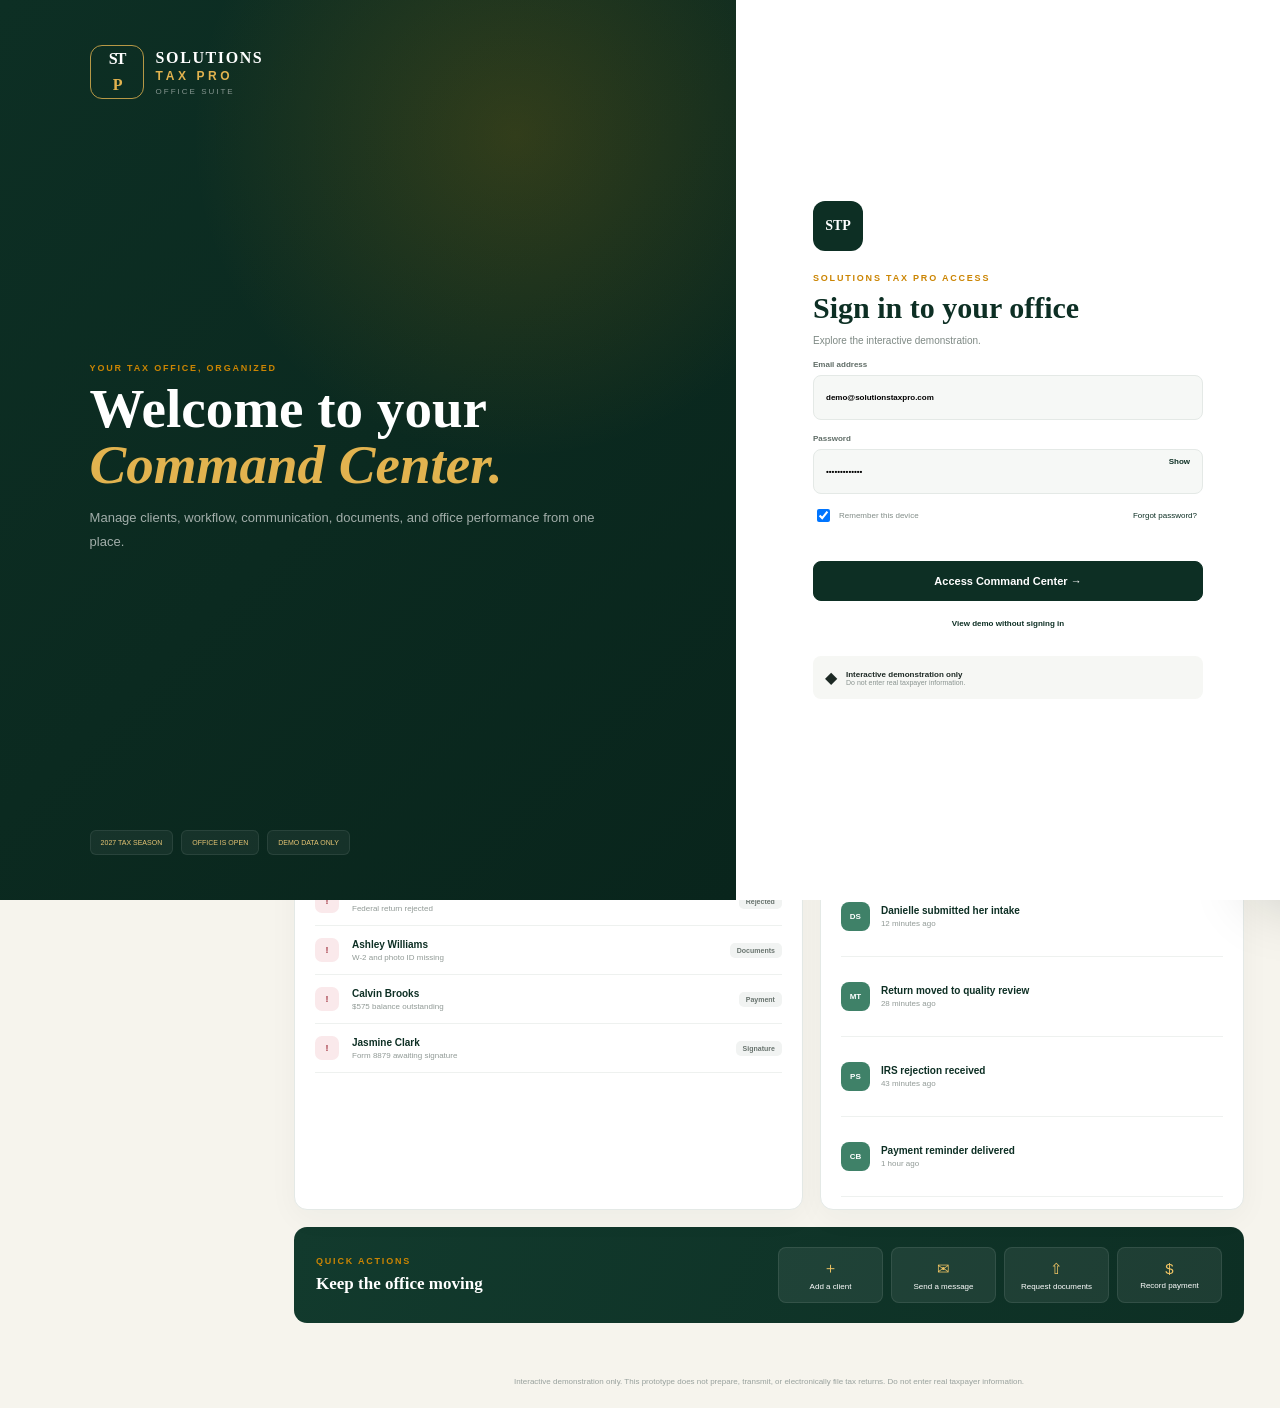
==== solutions-tax-pro-standalone.html @ f1fe6ed1 "Add files via upload" ====
<!DOCTYPE html>
<html lang="en">
<head>
  <meta charset="UTF-8">
  <meta name="viewport" content="width=device-width, initial-scale=1.0">
  <meta name="description" content="Solutions Tax Pro interactive command center demo">
  <title>Solutions Tax Pro | Command Center</title>
  <style>
:root{--forest:#0d2f24;--forest2:#174a38;--green:#1f6b52;--gold:#cb8503;--gold2:#e2b34f;--cream:#f6f4ed;--ink:#1d2924;--muted:#77817d;--line:#e4e9e6;--white:#fff;--shadow:0 15px 45px rgba(25,49,40,.07)}
*{box-sizing:border-box}html{background:var(--cream)}body{margin:0;color:var(--ink);background:var(--cream);font-family:"DM Sans",sans-serif}button,input,select,textarea{font:inherit}button{cursor:pointer}.hidden{display:none!important}.app-frame{min-height:100vh}.eyebrow{margin:0 0 8px;color:var(--gold);font-size:9px;font-weight:700;letter-spacing:1.8px}.button{min-height:40px;padding:0 16px;border-radius:8px;font-size:11px;font-weight:700;transition:.2s}.button:hover{transform:translateY(-1px);box-shadow:0 8px 20px rgba(13,47,36,.12)}.button.primary{color:#fff;background:var(--forest);border:1px solid var(--forest)}.button.secondary{color:var(--forest);background:#fff;border:1px solid var(--line)}.wide{width:100%;margin-top:18px}
.sidebar{position:fixed;inset:0 auto 0 0;z-index:30;width:258px;display:flex;flex-direction:column;padding:26px 18px 18px;color:#fff;background:linear-gradient(180deg,#0d2f24,#09271e);overflow-y:auto;transition:.25s}.brand-lockup{display:flex;align-items:center;gap:12px;padding:0 8px 26px}.brand-mark{width:46px;height:46px;display:grid;place-items:center;border:1px solid rgba(226,179,79,.8);border-radius:12px;font:700 16px "Playfair Display";letter-spacing:-2px}.brand-mark span{color:var(--gold2)}.brand-lockup>div:last-child{display:flex;flex-direction:column;line-height:1}.brand-lockup strong{font:700 16px "Playfair Display";letter-spacing:1.6px}.brand-lockup b{margin-top:3px;color:var(--gold2);font-size:12px;letter-spacing:3.6px}.brand-lockup small{margin-top:6px;color:rgba(255,255,255,.5);font-size:8px;letter-spacing:2px}.demo-pill{display:flex;align-items:center;gap:7px;margin:0 8px 22px;padding:8px 10px;color:#e7c678;background:rgba(203,133,3,.1);border:1px solid rgba(226,179,79,.18);border-radius:7px;font-size:9px;font-weight:700;letter-spacing:1.5px}.demo-pill span{width:6px;height:6px;border-radius:50%;background:var(--gold2)}.side-nav{display:flex;flex-direction:column;gap:4px}.side-nav button{width:100%;min-height:44px;display:grid;grid-template-columns:25px 1fr auto;align-items:center;gap:9px;padding:0 12px;color:rgba(255,255,255,.64);background:transparent;border:0;border-radius:9px;text-align:left;font-size:13px}.side-nav button:hover{color:#fff;background:rgba(255,255,255,.06)}.side-nav button.active{color:#fff;background:linear-gradient(90deg,rgba(203,133,3,.23),rgba(203,133,3,.08));box-shadow:inset 3px 0 var(--gold2)}.side-nav .nav-icon{color:var(--gold2);font-size:16px;text-align:center}.side-nav b{min-width:22px;padding:3px 6px;color:#f5d787;background:rgba(203,133,3,.18);border-radius:10px;font-size:9px;text-align:center}.season-card{margin:auto 6px 16px;padding:16px;background:rgba(255,255,255,.05);border:1px solid rgba(255,255,255,.08);border-radius:12px;display:flex;flex-direction:column}.season-card span{color:var(--gold2);font-size:8px;font-weight:700;letter-spacing:1.6px}.season-card strong{margin-top:8px;font:600 15px "Playfair Display"}.season-card small{margin-top:4px;color:rgba(255,255,255,.48);font-size:10px}.season-line{height:3px;margin-top:13px;background:rgba(255,255,255,.08);border-radius:3px}.season-line i{display:block;width:68%;height:100%;background:var(--gold2)}.sidebar-user{display:grid;grid-template-columns:34px 1fr 22px;align-items:center;gap:9px;padding:14px 6px 0;border-top:1px solid rgba(255,255,255,.08)}.sidebar-user strong,.sidebar-user small{display:block}.sidebar-user strong{font-size:10px}.sidebar-user small{margin-top:2px;color:rgba(255,255,255,.45);font-size:9px}.sidebar-user button{color:#ffffff70;background:transparent;border:0}.avatar{width:34px;height:34px;display:grid;place-items:center;color:#fff;background:var(--forest2);border-radius:9px;font-size:10px;font-weight:700}.avatar.gold{color:var(--forest);background:linear-gradient(135deg,var(--gold2),var(--gold))}
.main-shell{min-height:100vh;margin-left:258px}.topbar{height:72px;position:sticky;top:0;z-index:20;display:flex;align-items:center;gap:20px;padding:0 34px;background:#fffffff2;border-bottom:1px solid var(--line);backdrop-filter:blur(14px)}.menu-button{display:none;color:var(--forest);background:transparent;border:0;font-size:22px}.global-search{width:min(470px,45vw);display:flex;align-items:center;gap:10px;padding:0 12px;color:#86918c;background:#f5f7f5;border:1px solid #e8ece9;border-radius:9px}.global-search input{flex:1;height:39px;min-width:0;color:var(--ink);background:transparent;border:0;outline:0;font-size:12px}.global-search kbd{padding:3px 6px;color:#95a09b;background:#fff;border:1px solid #dfe5e1;border-radius:5px;font-size:9px}.top-actions{display:flex;align-items:center;gap:8px;margin-left:auto}.icon-button{width:34px;height:34px;color:#607069;background:#fff;border:1px solid var(--line);border-radius:9px;position:relative}.notification i{width:6px;height:6px;position:absolute;right:7px;top:7px;background:#d45151;border:2px solid #fff;border-radius:50%}.top-profile{display:flex;align-items:center;gap:10px;padding-left:10px;border-left:1px solid var(--line)}.top-profile strong,.top-profile small{display:block}.top-profile strong{font-size:11px}.top-profile small{color:var(--muted);font-size:9px}.sidebar-scrim{display:none}
.page{max-width:1480px;margin:auto;padding:36px 36px 54px}.page-heading,.module-heading{display:flex;align-items:flex-end;justify-content:space-between;gap:24px;margin-bottom:25px}.page-heading h1,.module-heading h1{margin:0;color:var(--forest);font:700 clamp(30px,3vw,42px)/1.1 "Playfair Display"}.page-heading h1 em{color:var(--gold)}.page-heading>div>p:last-child,.module-heading>div>p:last-child{margin:8px 0 0;color:var(--muted);font-size:12px}.heading-actions{display:flex;gap:9px}.attention-banner{min-height:68px;display:grid;grid-template-columns:36px 1fr auto;align-items:center;gap:12px;padding:12px 18px;margin-bottom:17px;color:#fff;background:linear-gradient(100deg,#173f32,#0d2f24);border-radius:12px}.attention-icon{width:34px;height:34px;display:grid;place-items:center;color:#ffe0a2;background:#cb85032e;border:1px solid #e2b34f42;border-radius:9px;font-weight:700}.attention-banner strong{font-size:12px}.attention-banner p{margin:3px 0 0;color:#ffffff99;font-size:10px}.attention-banner button{color:#f1cb73;background:transparent;border:0;font-size:10px;font-weight:700}.metric-grid,.module-metrics{display:grid;grid-template-columns:repeat(4,1fr);gap:14px;margin-bottom:17px}.metric-card,.module-metrics article{padding:18px;background:#fff;border:1px solid var(--line);border-radius:12px;box-shadow:0 8px 30px rgba(25,49,40,.04)}.metric-card{min-height:126px;display:flex;align-items:flex-end;justify-content:space-between;position:relative;overflow:hidden}.metric-card:before{content:"";position:absolute;inset:0 auto 0 0;width:3px;background:var(--green)}.metric-card.gold:before{background:var(--gold)}.metric-card.rose:before{background:#c75c64}.metric-card span,.metric-card strong,.metric-card small,.module-metrics span,.module-metrics strong,.module-metrics small{display:block}.metric-card span,.module-metrics span{color:#6f7b76;font-size:8px;font-weight:700;letter-spacing:.8px}.metric-card strong,.module-metrics strong{margin:9px 0 5px;color:var(--forest);font:700 27px "Playfair Display"}.metric-card small,.module-metrics small{color:#88928e;font-size:8px}.mini-trend{height:42px;display:flex;align-items:end;gap:3px}.mini-trend i{width:3px;background:var(--green);border-radius:3px}.mini-trend i:nth-child(1){height:12px}.mini-trend i:nth-child(2){height:18px}.mini-trend i:nth-child(3){height:15px}.mini-trend i:nth-child(4){height:29px}.mini-trend i:nth-child(5){height:35px}
.dashboard-grid{display:grid;gap:17px;margin-bottom:17px}.dashboard-grid.top{grid-template-columns:1.55fr 1fr}.dashboard-grid.bottom{grid-template-columns:1.2fr 1fr}.panel{background:#fff;border:1px solid var(--line);border-radius:13px;box-shadow:0 8px 30px rgba(25,49,40,.04);overflow:hidden}.panel-header{display:flex;align-items:center;justify-content:space-between;padding:18px 20px 14px;border-bottom:1px solid #edf0ee}.panel-header h2{margin:0;color:var(--forest);font:700 18px "Playfair Display"}.panel-header button{color:var(--forest);background:transparent;border:0;font-size:9px;font-weight:700}.revenue-summary{display:flex;justify-content:space-between;padding:18px 20px 0}.revenue-summary span,.revenue-summary strong,.revenue-summary small{display:block}.revenue-summary span{color:var(--muted);font-size:9px}.revenue-summary strong{margin:4px 0;color:var(--forest);font:700 26px "Playfair Display"}.revenue-summary small{color:#87918d;font-size:8px}.bar-chart{height:190px;display:flex;align-items:flex-end;gap:8px;margin:0 20px;padding:18px 0 22px;border-bottom:1px solid var(--line);background:repeating-linear-gradient(to bottom,transparent 0,transparent 31px,#f0f2f0 32px)}.bar-group{height:100%;flex:1;display:flex;align-items:flex-end;justify-content:center;gap:2px;position:relative}.bar-group i,.bar-group b{width:30%;max-width:10px;background:#dfe5e2;border-radius:3px 3px 0 0}.bar-group b{background:linear-gradient(#e2b34f,#cb8503)}.bar-group span{position:absolute;bottom:-16px;color:#8f9995;font-size:6px}.donut-row{display:grid;grid-template-columns:150px 1fr;align-items:center;gap:14px;padding:24px}.donut{width:130px;height:130px;display:grid;place-items:center;background:conic-gradient(var(--gold) 0 25%,var(--green) 25% 48%,#7b64a8 48% 70%,#d05d5d 70% 78%,#d9dedb 78%);border-radius:50%;position:relative}.donut:before{content:"";width:88px;height:88px;position:absolute;background:#fff;border-radius:50%}.donut div{z-index:1;text-align:center}.donut strong,.donut span{display:block}.donut strong{color:var(--forest);font:700 23px "Playfair Display"}.donut span{color:#8a948f;font-size:7px}.status-list{display:flex;flex-direction:column;gap:9px}.status-list div{display:flex;justify-content:space-between;color:#6f7975;font-size:8px}.status-list span{display:flex;align-items:center;gap:7px}.status-list i{width:7px;height:7px;border-radius:2px}.priority-list,.activity-list{padding:5px 20px 12px}.priority-list button{width:100%;display:grid;grid-template-columns:27px 1fr auto;align-items:center;gap:10px;padding:12px 0;background:transparent;border:0;border-bottom:1px solid #eef1ef;text-align:left}.priority-list .dot{width:24px;height:24px;display:grid;place-items:center;color:#a53c48;background:#fae9eb;border-radius:7px;font-size:9px;font-weight:700}.priority-list strong,.priority-list small,.activity-list strong,.activity-list small{display:block}.priority-list strong,.activity-list strong{color:var(--forest);font-size:10px}.priority-list small,.activity-list small{margin-top:3px;color:#919a96;font-size:8px}.priority-list b{padding:4px 7px;color:#68736e;background:#f1f3f2;border-radius:5px;font-size:7px}.activity-list>div{display:grid;grid-template-columns:30px 1fr 8px;align-items:center;gap:10px;padding:12px 0;border-bottom:1px solid #eef1ef}.activity-avatar{width:29px;height:29px;display:grid;place-items:center;color:#fff;background:#3f8168;border-radius:8px;font-size:8px;font-weight:700}.quick-actions{display:flex;align-items:center;justify-content:space-between;gap:20px;padding:20px 22px;color:#fff;background:linear-gradient(110deg,#123a2d,#0d2f24);border-radius:13px}.quick-actions h2{margin:0;font:600 17px "Playfair Display"}.quick-actions>div:last-child{display:flex;gap:8px}.quick-actions button{min-width:105px;padding:11px;color:#fff;background:#ffffff12;border:1px solid #ffffff17;border-radius:8px;font-size:8px}.quick-actions button span{display:block;margin-bottom:4px;color:#f0c464;font-size:15px}
.workflow-toolbar{display:flex;align-items:center;gap:12px;padding:10px 12px;margin-bottom:14px;background:#fff;border:1px solid var(--line);border-radius:11px}.view-switch{display:flex;padding:3px;background:#eff2f0;border-radius:7px}.view-switch button{padding:7px 12px;color:#71807a;background:transparent;border:0;border-radius:5px;font-size:9px}.view-switch button.active{color:#fff;background:var(--forest)}.module-search{display:flex;align-items:center;gap:7px;min-width:190px;padding:0 10px;color:#87918d;background:#f5f7f5;border:1px solid #e7ebe8;border-radius:8px}.module-search input{width:100%;height:34px;background:transparent;border:0;outline:0;font-size:9px}.workflow-stats{display:flex;gap:15px;margin-left:auto;color:#7e8984;font-size:8px}.workflow-stats b{color:var(--forest)}.kanban-board{display:flex;gap:12px;padding-bottom:15px;overflow-x:auto}.kanban-column{min-width:244px;min-height:490px;padding:10px;background:#eef1ef;border:1px solid #e0e5e2;border-radius:11px}.kanban-column>header{display:grid;grid-template-columns:8px 1fr auto;align-items:center;gap:8px;padding:7px 4px 12px}.kanban-column>header i{width:7px;height:7px;background:var(--stage);border-radius:50%}.kanban-column>header strong{color:#46534d;font-size:9px;text-transform:uppercase}.kanban-column>header b{min-width:21px;padding:3px 6px;color:#6f7a75;background:#fff;border-radius:9px;text-align:center;font-size:8px}.kanban-stack{display:flex;flex-direction:column;gap:8px}.kanban-card{width:100%;padding:13px;background:#fff;border:1px solid #e4e8e5;border-radius:9px;box-shadow:0 6px 18px rgba(30,53,44,.04);text-align:left}.kanban-card:hover{transform:translateY(-2px)}.kanban-card>div{display:flex;justify-content:space-between}.kanban-card strong{color:var(--forest);font-size:10px}.kanban-card small{display:block;margin-top:4px;color:#929c97;font-size:8px}.kanban-card em{display:inline-block;margin:10px 0;padding:4px 6px;color:#746b56;background:#f7f1e4;border-radius:4px;font-size:7px;font-style:normal}.kanban-card footer{display:flex;justify-content:space-between;padding-top:9px;border-top:1px solid #edf0ee;color:#7f8a85;font-size:7px}.table-panel{background:#fff;border:1px solid var(--line);border-radius:12px;overflow:hidden}.table-toolbar{display:flex;justify-content:space-between;gap:15px;padding:13px 15px;border-bottom:1px solid var(--line)}.filter-chips{display:flex;gap:6px}.filter-chips button{padding:7px 10px;color:#718079;background:#f4f6f4;border:0;border-radius:7px;font-size:8px}.filter-chips button.active{color:var(--forest);background:#f8f2e3}.table-scroll{overflow-x:auto}.data-table{width:100%;border-collapse:collapse;text-align:left}.data-table th{padding:12px 14px;color:#89938f;background:#f7f8f7;border-bottom:1px solid var(--line);font-size:7px;letter-spacing:.8px;white-space:nowrap}.data-table td{padding:13px 14px;color:#5f6d67;border-bottom:1px solid #edf0ee;font-size:9px;white-space:nowrap}.data-table tbody tr:hover{background:#fbfcfb}.client-cell{display:flex;align-items:center;gap:9px}.client-cell>span{width:28px;height:28px;display:grid;place-items:center;color:#fff;background:var(--green);border-radius:7px;font-size:8px}.client-cell strong,.client-cell small{display:block}.client-cell strong{color:var(--forest)}.client-cell small{margin-top:2px;color:#9aa39f;font-size:7px}.status-chip{display:inline-block;padding:5px 7px;color:#33745d;background:#e9f3ee;border-radius:5px;font-size:7px}.status-chip.warn{color:#9b5c28;background:#f8eddf}
.card-grid,.report-grid{display:grid;grid-template-columns:repeat(3,1fr);gap:14px}.feature-card,.report-card,.team-card{padding:18px;background:#fff;border:1px solid var(--line);border-radius:12px;box-shadow:0 8px 26px rgba(25,49,40,.04)}.feature-card .number,.report-icon{width:34px;height:34px;display:grid;place-items:center;color:var(--gold);background:#fbf4e5;border-radius:8px;font:700 13px "Playfair Display"}.feature-card h2,.team-card h2{margin:16px 0 6px;color:var(--forest);font:700 17px "Playfair Display"}.feature-card p,.team-card p{color:#86908b;font-size:9px;line-height:1.6}.feature-card .facts{display:flex;justify-content:space-between;margin:16px 0;padding:12px 0;border-block:1px solid #edf0ee;color:#909995;font-size:7px}.feature-card .facts b{display:block;color:var(--forest);font-size:13px}.feature-card footer{display:flex;justify-content:space-between}.feature-card button,.report-card button{color:var(--forest);background:transparent;border:0;font-size:8px;font-weight:700}.report-card span,.report-card strong,.report-card small{display:block}.report-card span{margin-top:14px;color:#7d8983;font-size:8px;font-weight:700}.report-card strong{margin:7px 0;color:var(--forest);font:700 24px "Playfair Display"}.report-card small{color:#96a09b;font-size:8px}.report-spark{height:45px;display:flex;align-items:end;gap:4px;margin:16px 0}.report-spark i{flex:1;background:linear-gradient(#e2b34f,#cb8503);border-radius:3px 3px 0 0}.team-grid{display:grid;grid-template-columns:repeat(4,1fr);gap:14px}.team-avatar{width:42px;height:42px;display:grid;place-items:center;color:#fff;background:var(--green);border-radius:11px;font-weight:700}.team-card .facts{display:grid;grid-template-columns:1fr 1fr;margin:14px 0;padding:12px 0;border-block:1px solid var(--line);color:#929c97;font-size:7px}.team-card .facts strong{display:block;color:var(--forest);font-size:14px}.progress{height:5px;background:#edf0ee;border-radius:4px}.progress i{display:block;height:100%;background:var(--gold);border-radius:4px}
.portal-frame{display:grid;grid-template-columns:180px 1fr;min-height:560px;background:#fff;border:1px solid var(--line);border-radius:15px;overflow:hidden}.portal-frame>aside{display:flex;flex-direction:column;padding:24px 16px;color:#fff;background:var(--forest)}.portal-frame>aside strong{margin-bottom:25px;font:700 15px "Playfair Display"}.portal-frame>aside button{padding:11px;color:#ffffff9e;background:transparent;border:0;border-radius:7px;text-align:left;font-size:9px}.portal-frame>aside button.active{color:#fff;background:#ffffff14}.portal-frame>main{padding:32px}.portal-frame h2{margin:0;color:var(--forest);font:700 27px "Playfair Display"}.portal-status{margin:24px 0;padding:20px;background:#f6f7f4;border:1px solid var(--line);border-radius:11px}.portal-status strong{float:right;color:#9b6826;font-size:10px}.status-track{display:grid;grid-template-columns:repeat(5,1fr);gap:5px;margin-top:18px}.status-track i{height:5px;background:#dce2de;border-radius:3px}.status-track i.done{background:var(--gold)}.portal-grid{display:grid;grid-template-columns:1fr 1fr;gap:12px}.portal-grid article{padding:16px;border:1px solid var(--line);border-radius:10px}.portal-grid h3{margin:0;color:var(--forest);font-size:11px}.portal-grid p{color:#919b96;font-size:8px}.portal-grid button{color:var(--forest);background:transparent;border:0;font-size:8px;font-weight:700}.inbox{height:600px;display:grid;grid-template-columns:290px 1fr;background:#fff;border:1px solid var(--line);border-radius:13px;overflow:hidden}.thread-list{border-right:1px solid var(--line);overflow:auto}.thread-list>button{width:100%;display:grid;grid-template-columns:30px 1fr auto;gap:9px;padding:13px 14px;background:transparent;border:0;border-top:1px solid var(--line);text-align:left}.thread-list>button.active{background:#f7f3e8;box-shadow:inset 3px 0 var(--gold)}.thread-list>button>span{width:29px;height:29px;display:grid;place-items:center;color:#fff;background:var(--green);border-radius:8px;font-size:8px}.thread-list strong,.thread-list small{display:block}.thread-list strong{color:var(--forest);font-size:9px}.thread-list small{margin-top:3px;color:#929c97;font-size:7px}.conversation-pane{display:flex;flex-direction:column}.conversation-pane>header{padding:15px 18px;border-bottom:1px solid var(--line)}.messages{flex:1;padding:22px;background:#f9faf9}.message{max-width:70%;padding:11px 13px;background:#fff;border:1px solid var(--line);border-radius:10px;font-size:9px;line-height:1.5}.message.sent{margin-left:auto;color:#fff;background:var(--forest)}.composer{padding:13px;border-top:1px solid var(--line)}.composer textarea{width:100%;min-height:70px;padding:10px;border:1px solid var(--line);border-radius:8px;resize:none}.composer div{display:flex;justify-content:flex-end;margin-top:8px}
.settings-layout{display:grid;grid-template-columns:200px 1fr;min-height:520px;background:#fff;border:1px solid var(--line);border-radius:13px;overflow:hidden}.settings-layout>aside{display:flex;flex-direction:column;padding:14px;background:#f5f7f5}.settings-layout>aside button{padding:11px;color:#6c7872;background:transparent;border:0;border-radius:7px;text-align:left;font-size:9px}.settings-layout>aside button.active{color:#fff;background:var(--forest)}.settings-layout>main{padding:28px}.settings-layout h2{margin:0;color:var(--forest);font:700 24px "Playfair Display"}.integration-grid{display:grid;grid-template-columns:1fr 1fr;gap:10px;margin-top:22px}.integration-grid article{display:grid;grid-template-columns:36px 1fr auto;align-items:center;gap:10px;padding:13px;border:1px solid var(--line);border-radius:9px}.integration-grid article>span{width:34px;height:34px;display:grid;place-items:center;color:#fff;background:var(--forest);border-radius:8px;font-size:9px}.integration-grid strong,.integration-grid small{display:block}.integration-grid strong{font-size:9px}.integration-grid small{color:#929c97;font-size:7px}.integration-grid button{padding:6px 8px;border:1px solid var(--line);border-radius:6px;font-size:7px}.app-footer{padding:0 30px 22px;color:#98a19d;font-size:8px;text-align:center}
.overlay{display:none;position:fixed;inset:0;z-index:45;background:#0419126e}.overlay.open{display:block}.client-drawer{position:fixed;inset:0 0 0 auto;z-index:50;width:min(490px,100%);display:flex;flex-direction:column;background:#fff;box-shadow:-25px 0 60px #04191233;transform:translateX(100%);transition:.25s}.client-drawer.open{transform:none}.drawer-head{display:grid;grid-template-columns:48px 1fr 28px;gap:12px;padding:22px;border-bottom:1px solid var(--line)}.drawer-head h2{margin:0;color:var(--forest);font:700 21px "Playfair Display"}.drawer-head button{border:0;background:transparent;font-size:20px}.drawer-body{padding:22px}.detail-grid{display:grid;grid-template-columns:1fr 1fr;gap:10px}.detail-grid span{padding:11px;color:#8b9590;background:#f7f8f7;border-radius:8px;font-size:7px}.detail-grid strong{display:block;margin-top:4px;color:var(--forest);font-size:9px}.timeline{margin-top:24px}.timeline div{padding:10px 0;border-bottom:1px solid var(--line)}.timeline strong,.timeline small{display:block}.timeline strong{font-size:9px}.timeline small{margin-top:3px;color:#919b96;font-size:7px}.drawer-actions{display:flex;gap:8px;margin-top:auto;padding:16px 22px;border-top:1px solid var(--line)}.drawer-actions button{flex:1}.modal-overlay{display:none;position:fixed;inset:0;z-index:70;place-items:center;padding:20px;background:#04191294}.modal-overlay.open{display:grid}.modal{width:min(560px,100%);max-height:90vh;padding:25px;background:#fff;border-radius:14px;overflow:auto;position:relative}.modal-close{position:absolute;right:18px;top:15px;background:transparent;border:0;font-size:21px}.modal h2{margin:0;color:var(--forest);font:700 25px "Playfair Display"}.modal>p:not(.eyebrow){color:#87918c;font-size:9px}.modal label{display:block;margin-top:13px;color:#64716b;font-size:8px;font-weight:700}.modal input,.modal select{width:100%;height:40px;margin-top:6px;padding:0 10px;background:#f7f8f7;border:1px solid var(--line);border-radius:7px}.form-row{display:grid;grid-template-columns:1fr 1fr;gap:10px}.toast{position:fixed;right:25px;bottom:25px;z-index:90;display:flex;align-items:center;gap:10px;padding:13px 17px;color:#fff;background:var(--forest);border-radius:10px;box-shadow:0 16px 45px #0d2f2440;opacity:0;transform:translateY(10px);pointer-events:none;transition:.2s;font-size:10px}.toast.show{opacity:1;transform:none}.toast span{width:20px;height:20px;display:grid;place-items:center;color:var(--forest);background:var(--gold2);border-radius:50%}
.login-screen{position:fixed;inset:0;z-index:100;display:grid;grid-template-columns:1.15fr .85fr;background:#fff;transition:.35s}.login-screen.dismissed{opacity:0;visibility:hidden}.login-brand-panel{display:flex;flex-direction:column;justify-content:space-between;padding:45px 7vw;color:#fff;background:radial-gradient(circle at 70% 15%,#cb850333,transparent 35%),linear-gradient(135deg,#0d2f24,#09251c)}.brand-lockup.large{padding:0}.brand-lockup.large .brand-mark{width:54px;height:54px}.login-statement h1{margin:0;font:700 clamp(38px,4.3vw,66px)/1.02 "Playfair Display"}.login-statement h1 em{color:var(--gold2)}.login-statement>p:last-child{max-width:530px;color:#ffffff9e;font-size:13px;line-height:1.8}.login-proof{display:flex;gap:8px}.login-proof span{padding:8px 10px;color:#e6c574;background:#ffffff0d;border:1px solid #ffffff14;border-radius:6px;font-size:7px}.login-form-panel{display:grid;place-items:center;padding:35px}.login-form-panel form{width:min(390px,100%)}.login-lock{width:50px;height:50px;display:grid;place-items:center;margin-bottom:22px;color:#fff;background:var(--forest);border-radius:12px;font:700 14px "Playfair Display"}.login-form-panel h2{margin:0;color:var(--forest);font:700 30px "Playfair Display"}.login-form-panel form>p:not(.eyebrow){color:#7e8984;font-size:10px}.login-form-panel label{display:block;margin-top:14px;color:#5e6b65;font-size:8px;font-weight:700}.login-form-panel input[type=email],.login-form-panel input[type=password],.login-form-panel input[type=text]{width:100%;height:45px;margin-top:6px;padding:0 12px;background:#f6f8f6;border:1px solid var(--line);border-radius:8px}.password-wrap{position:relative}.password-wrap button{position:absolute;right:7px;top:13px;color:var(--forest);background:transparent;border:0;font-size:8px}.login-options{display:flex;justify-content:space-between;align-items:center;margin:12px 0 18px}.login-options label{display:flex;align-items:center;gap:6px;margin:0;color:#818c87;font-weight:400}.login-options button,.view-demo{color:var(--forest);background:transparent;border:0;font-size:8px}.view-demo{width:100%;margin-top:10px;padding:8px;font-weight:700}.login-note{display:flex;align-items:center;gap:9px;margin-top:20px;padding:12px;background:#f6f7f4;border-radius:8px}.login-note p{margin:0}.login-note strong,.login-note small{display:block}.login-note strong{font-size:8px}.login-note small{color:#8a9490;font-size:7px}
@media(max-width:1120px){.metric-grid,.module-metrics{grid-template-columns:repeat(2,1fr)}.dashboard-grid.top,.dashboard-grid.bottom{grid-template-columns:1fr}.card-grid,.report-grid,.team-grid{grid-template-columns:repeat(2,1fr)}}
@media(max-width:820px){.sidebar{transform:translateX(-100%)}.sidebar.open{transform:none}.sidebar-scrim.open{display:block;position:fixed;inset:0;z-index:25;background:#04161273;border:0}.main-shell{margin-left:0}.topbar{padding:0 18px}.menu-button{display:block}.global-search{width:auto;flex:1}.page{padding:26px 18px 45px}.page-heading,.module-heading{align-items:flex-start;flex-direction:column}.login-screen{grid-template-columns:1fr}.login-brand-panel{display:none}.workflow-toolbar{flex-wrap:wrap}.workflow-stats{width:100%;margin-left:0}.portal-frame{grid-template-columns:1fr}.portal-frame>aside{display:none}.inbox{grid-template-columns:230px 1fr}.settings-layout{grid-template-columns:1fr}.settings-layout>aside{display:none}}
@media(max-width:600px){.metric-grid,.module-metrics,.card-grid,.report-grid,.team-grid{grid-template-columns:1fr}.top-profile>div:last-child,.filter-chips,.global-search kbd{display:none}.attention-banner{grid-template-columns:32px 1fr}.attention-banner button{grid-column:2;text-align:left}.quick-actions{align-items:flex-start;flex-direction:column}.quick-actions>div:last-child{display:grid;grid-template-columns:1fr 1fr;width:100%}.donut-row{grid-template-columns:1fr;justify-items:center}.portal-frame>main{padding:20px}.portal-grid{grid-template-columns:1fr}.inbox{height:auto;grid-template-columns:1fr}.thread-list{max-height:220px}.conversation-pane{min-height:500px}.integration-grid,.form-row,.detail-grid{grid-template-columns:1fr}.login-form-panel{padding:24px}}

  </style>
  <style>
    .script-error{display:none;margin:14px 0;padding:12px;color:#7f1d1d;background:#fef2f2;border:1px solid #fecaca;border-radius:8px;font-size:12px;line-height:1.5}
    .script-error.show{display:block}
  </style>
</head>
<body>
  <section class="login-screen" id="loginScreen">
    <div class="login-brand-panel">
      <div class="brand-lockup large">
        <div class="brand-mark">ST<span>P</span></div>
        <div><strong>SOLUTIONS</strong><b>TAX PRO</b><small>OFFICE SUITE</small></div>
      </div>
      <div class="login-statement">
        <p class="eyebrow">YOUR TAX OFFICE, ORGANIZED</p>
        <h1>Welcome to your<br><em>Command Center.</em></h1>
        <p>Manage clients, workflow, communication, documents, and office performance from one place.</p>
      </div>
      <div class="login-proof"><span>2027 TAX SEASON</span><span>OFFICE IS OPEN</span><span>DEMO DATA ONLY</span></div>
    </div>
    <div class="login-form-panel">
      <form id="loginForm">
        <div class="login-lock">STP</div>
        <p class="eyebrow">SOLUTIONS TAX PRO ACCESS</p>
        <h2>Sign in to your office</h2>
        <p>Explore the interactive demonstration.</p>
        <label>Email address<input type="email" value="demo@solutionstaxpro.com" readonly></label>
        <label>Password<div class="password-wrap"><input id="passwordInput" type="password" value="solutions2027" readonly><button id="showPassword" type="button">Show</button></div></label>
        <div class="login-options"><label><input type="checkbox" checked> Remember this device</label><button type="button">Forgot password?</button></div>
        <button class="button primary wide" type="submit">Access Command Center <span>→</span></button>
        <button class="view-demo" id="viewDemo" type="button">View demo without signing in</button>
        <div class="script-error" id="scriptError" role="alert">The JavaScript file could not be loaded. Keep <strong>index.html</strong>, <strong>styles.css</strong>, and <strong>app.js</strong> together in the same folder, or use the standalone HTML version.</div>
        <div class="login-note"><span>◆</span><p><strong>Interactive demonstration only</strong><small>Do not enter real taxpayer information.</small></p></div>
      </form>
    </div>
  </section>

  <div class="app-frame">
    <aside class="sidebar" id="sidebar">
      <div class="brand-lockup">
        <div class="brand-mark">ST<span>P</span></div>
        <div><strong>SOLUTIONS</strong><b>TAX PRO</b><small>OFFICE SUITE</small></div>
      </div>
      <div class="demo-pill"><span></span> DEMO ENVIRONMENT</div>
      <nav class="side-nav" id="sideNav" aria-label="Main navigation"></nav>
      <div class="season-card"><span>2027 TAX SEASON</span><strong>Office is open</strong><small>184 active client files</small><div class="season-line"><i></i></div></div>
      <div class="sidebar-user"><div class="avatar gold">ST</div><div><strong>Office Administrator</strong><small>Account owner</small></div><button>•••</button></div>
    </aside>
    <button class="sidebar-scrim" id="sidebarScrim" aria-label="Close menu"></button>

    <main class="main-shell">
      <header class="topbar">
        <button class="menu-button" id="menuButton" aria-label="Open navigation">☰</button>
        <div class="global-search"><span>⌕</span><input id="globalSearch" placeholder="Search clients, returns, or phone numbers"><kbd>⌘ K</kbd></div>
        <div class="top-actions"><button class="icon-button">?</button><button class="icon-button notification">♢<i></i></button><div class="top-profile"><div class="avatar">ST</div><div><strong>Solutions Tax Pro</strong><small>Office Owner</small></div></div></div>
      </header>
      <div id="appContent"></div>
      <footer class="app-footer">Interactive demonstration only. This prototype does not prepare, transmit, or electronically file tax returns. Do not enter real taxpayer information.</footer>
    </main>
  </div>

  <div class="overlay" id="clientOverlay"></div>
  <aside class="client-drawer" id="clientDrawer"></aside>
  <div class="modal-overlay" id="modalOverlay">
    <form class="modal" id="clientForm">
      <button type="button" class="modal-close" id="closeModal">×</button>
      <p class="eyebrow">NEW CLIENT RECORD</p><h2>Add a client</h2><p>Use fictional information in this interactive demo.</p>
      <label>Full name<input name="name" required placeholder="Client name"></label>
      <div class="form-row"><label>Email<input name="email" type="email" required placeholder="client@example.com"></label><label>Phone<input name="phone" required placeholder="(555) 555-0100"></label></div>
      <div class="form-row"><label>Return type<select name="type"><option>Individual · 1040</option><option>Business · Schedule C</option><option>Business · 1120-S</option></select></label><label>Initial stage<select name="stage" id="stageSelect"></select></label></div>
      <div class="form-row"><label>Assigned to<select name="assignee"><option>Myah Turner</option><option>Danielle Reed</option><option>Kiara Banks</option></select></label><label>Estimated fee<input name="balance" type="number" min="0" placeholder="275"></label></div>
      <button class="button primary wide" type="submit">Create client record</button>
    </form>
  </div>
  <div class="toast" id="toast"><span>✓</span><b id="toastText"></b></div>
  <script>
const navItems = [
  ["dashboard","⌂","Command Center"], ["workflow","◇","Client Workflow","24"], ["clients","○","Clients"],
  ["forms","□","Forms & Intake"], ["portal","↗","Client Portal"], ["communications","✉","Communications","7"],
  ["documents","▱","Documents"], ["payments","$","Payments"], ["team","♙","Team"], ["reports","⌁","Reports"], ["settings","⚙","Settings"]
];

window.STP_APP_LOADED = true;

const stages = [
  ["new","New Lead","#8f9b96"],["intake","Intake Sent","#8b6faa"],["intake-complete","Intake Completed","#6c65a5"],
  ["documents","Documents Needed","#a36f4a"],["ready","Ready for Preparation","#4f769d"],["preparation","In Preparation","#cb8503"],
  ["review","Under Review","#347760"],["corrections","Corrections Needed","#bd5c4f"],["payment","Awaiting Payment","#b9842d"],
  ["signature","Awaiting Signature","#9b6b30"],["file","Ready to File","#378277"],["filed","Filed","#287765"],
  ["accepted","Accepted","#168665"],["rejected","Rejected","#b5344b"],["completed","Completed","#315c52"],["hold","On Hold","#776b72"]
];

const originalClients = [
  {id:1,name:"Ashley Williams",email:"ashley.williams@example.com",phone:"(404) 555-0182",type:"Individual · 1040",stage:"documents",assignee:"Myah Turner",balance:275,activity:"Today",priority:true,tags:["W-2 missing"]},
  {id:2,name:"Danielle Carter",email:"danielle.carter@example.com",phone:"(404) 555-0124",type:"Business · Schedule C",stage:"preparation",assignee:"Myah Turner",balance:0,activity:"12 min ago",tags:["Schedule C"]},
  {id:3,name:"Marcus Johnson",email:"marcus.johnson@example.com",phone:"(678) 555-0144",type:"Individual · 1040",stage:"review",assignee:"Danielle Reed",balance:0,activity:"28 min ago",tags:["Review"]},
  {id:4,name:"Keisha Brown",email:"keisha.brown@example.com",phone:"(770) 555-0129",type:"Individual · 1040",stage:"intake",assignee:"Kiara Banks",balance:150,activity:"2 days",priority:true,tags:["Follow-up"]},
  {id:5,name:"Terrence Moore",email:"terrence.moore@example.com",phone:"(404) 555-0166",type:"Business · Schedule C",stage:"new",assignee:"Myah Turner",balance:0,activity:"35 min ago",tags:["Web lead"]},
  {id:6,name:"Tasha Green",email:"tasha.green@example.com",phone:"(404) 555-0198",type:"Business · 1120-S",stage:"documents",assignee:"Danielle Reed",balance:450,activity:"4 hours",tags:["Bank statements"]},
  {id:7,name:"Nicole Harris",email:"nicole.harris@example.com",phone:"(678) 555-0115",type:"Individual · 1040",stage:"intake-complete",assignee:"Kiara Banks",balance:0,activity:"Today",tags:["Ready"]},
  {id:8,name:"James Robinson",email:"james.robinson@example.com",phone:"(770) 555-0162",type:"Individual · 1040",stage:"corrections",assignee:"Myah Turner",balance:0,activity:"2 hours",priority:true,tags:["Correction"]},
  {id:9,name:"Brittany Ellis",email:"brittany.ellis@example.com",phone:"(404) 555-0171",type:"Individual · 1040",stage:"ready",assignee:"Danielle Reed",balance:0,activity:"1 day",tags:["File complete"]},
  {id:10,name:"Andre Walker",email:"andre.walker@example.com",phone:"(678) 555-0138",type:"Business · Schedule C",stage:"preparation",assignee:"Kiara Banks",balance:325,activity:"3 days",tags:["Bookkeeping"]},
  {id:11,name:"Calvin Brooks",email:"calvin.brooks@example.com",phone:"(770) 555-0187",type:"Individual · 1040",stage:"payment",assignee:"Kiara Banks",balance:575,activity:"1 day",priority:true,tags:["Balance due"]},
  {id:12,name:"Jasmine Clark",email:"jasmine.clark@example.com",phone:"(404) 555-0149",type:"Business · Schedule C",stage:"signature",assignee:"Myah Turner",balance:0,activity:"4 hours",tags:["8879 sent"]},
  {id:13,name:"Robert Lewis",email:"robert.lewis@example.com",phone:"(678) 555-0153",type:"Individual · 1040",stage:"file",assignee:"Danielle Reed",balance:0,activity:"25 min ago",tags:["Ready"]},
  {id:14,name:"Candace Hall",email:"candace.hall@example.com",phone:"(770) 555-0158",type:"Individual · 1040",stage:"filed",assignee:"Kiara Banks",balance:0,activity:"8 hours",tags:["IRS pending"]},
  {id:15,name:"Derrick White",email:"derrick.white@example.com",phone:"(404) 555-0135",type:"Individual · 1040",stage:"accepted",assignee:"Myah Turner",balance:0,activity:"Today",tags:["Federal accepted"]},
  {id:16,name:"Pamela Scott",email:"pamela.scott@example.com",phone:"(678) 555-0176",type:"Business · Schedule C",stage:"rejected",assignee:"Danielle Reed",balance:0,activity:"43 min ago",priority:true,tags:["IND-031-04"]},
  {id:17,name:"Courtney Young",email:"courtney.young@example.com",phone:"(770) 555-0194",type:"Individual · 1040",stage:"completed",assignee:"Kiara Banks",balance:0,activity:"Yesterday",tags:["Final copy sent"]},
  {id:18,name:"Avery Mitchell",email:"avery.mitchell@example.com",phone:"(404) 555-0119",type:"Individual · 1040",stage:"hold",assignee:"Myah Turner",balance:275,activity:"7 days",priority:true,tags:["No response"]}
];

let clients = loadClients();
let currentView = "dashboard";
let workflowMode = "board";
let activeThread = 0;
let appInitialized = false;

const $ = (selector) => document.querySelector(selector);
const $$ = (selector) => [...document.querySelectorAll(selector)];
const initials = (name) => name.split(" ").map(part => part[0]).join("").slice(0,2).toUpperCase();
const stageLabel = (id) => stages.find(stage => stage[0] === id)?.[1] || id;
const escapeHtml = (value) => String(value).replace(/[&<>'"]/g, char => ({"&":"&amp;","<":"&lt;",">":"&gt;","'":"&#39;",'"':"&quot;"})[char]);

function cloneDefaults(){ return JSON.parse(JSON.stringify(originalClients)); }
function loadClients(){ try { return JSON.parse(localStorage.getItem("stp-static-clients")) || cloneDefaults(); } catch { return cloneDefaults(); } }
function saveClients(){ try { localStorage.setItem("stp-static-clients", JSON.stringify(clients)); } catch { /* The demo still works when browser storage is unavailable. */ } }
function toast(message){ $("#toastText").textContent=message; $("#toast").classList.add("show"); clearTimeout(toast.timer); toast.timer=setTimeout(()=>$("#toast").classList.remove("show"),2500); }

function renderNav(){
  $("#sideNav").innerHTML=navItems.map(([id,icon,label,badge])=>`<button data-view="${id}" class="${id===currentView?"active":""}"><span class="nav-icon">${icon}</span><span>${label}</span>${badge?`<b>${badge}</b>`:""}</button>`).join("");
}

function navigate(view){ currentView=view; renderNav(); renderView(); $("#sidebar").classList.remove("open"); $("#sidebarScrim").classList.remove("open"); window.scrollTo({top:0,behavior:"smooth"}); }
function heading(eyebrow,title,copy,actions=""){ return `<section class="module-heading"><div><p class="eyebrow">${eyebrow}</p><h1>${title}</h1><p>${copy}</p></div><div class="heading-actions">${actions}</div></section>`; }
function panelHeader(eyebrow,title,action="View all"){ return `<div class="panel-header"><div><p class="eyebrow">${eyebrow}</p><h2>${title}</h2></div><button data-toast="${title} opened.">${action} →</button></div>`; }
function metric(label,value,note,accent=""){ return `<article class="metric-card ${accent}"><div><span>${label}</span><strong>${value}</strong><small>${note}</small></div><div class="mini-trend"><i></i><i></i><i></i><i></i><i></i></div></article>`; }

function dashboard(){
  const date=new Date().toLocaleDateString("en-US",{weekday:"long",month:"long",day:"numeric",year:"numeric"});
  const bars=[48,56,44,68,61,77,71,88,82,94,86,100]; const months=["SEP","OCT","NOV","DEC","JAN","FEB","MAR","APR","MAY","JUN","JUL","AUG"];
  return `<div class="page">
    <section class="page-heading"><div><p class="eyebrow">${date.toUpperCase()}</p><h1>Good morning, <em>Tax Pro.</em></h1><p>Here is what requires your attention today.</p></div><div class="heading-actions"><button class="button secondary" data-export="report">⇩ Export report</button><button class="button primary" data-add-client>＋ Add client</button></div></section>
    <section class="attention-banner"><div class="attention-icon">!</div><div><strong>12 items need your attention</strong><p>3 rejected returns, 5 missing documents, and 4 overdue tasks</p></div><button data-view="workflow">Review priorities →</button></section>
    <section class="metric-grid">${metric("Active clients","184","+18 this month")}${metric("Returns in progress","126","68% of active files","gold")}${metric("Need attention","12","3 marked urgent","rose")}${metric("Revenue collected","$84.6K","+12.4% this season")}</section>
    <section class="dashboard-grid top"><article class="panel">${panelHeader("OFFICE PERFORMANCE","Revenue overview","View report")}<div class="revenue-summary"><div><span>Collected this season</span><strong>$84,620</strong><small>↑ 12.4% from last season</small></div></div><div class="bar-chart">${bars.map((h,i)=>`<div class="bar-group"><i style="height:${Math.max(15,h-22)}%"></i><b style="height:${h}%"></b><span>${months[i]}</span></div>`).join("")}</div></article>
    <article class="panel">${panelHeader("LIVE SNAPSHOT","Return status","View workflow")}<div class="donut-row"><div class="donut"><div><strong>184</strong><span>ACTIVE</span></div></div><div class="status-list">${[["#cb8503","In preparation","46"],["#1f6b52","Under review","31"],["#7b64a8","Awaiting client","52"],["#d05d5d","Needs correction","12"],["#d9dedb","Other stages","43"]].map(x=>`<div><span><i style="background:${x[0]}"></i>${x[1]}</span><b>${x[2]}</b></div>`).join("")}</div></div></article></section>
    <section class="dashboard-grid bottom"><article class="panel">${panelHeader("ACTION REQUIRED","Priority queue")}<div class="priority-list">${[["Pamela Scott","Federal return rejected","Rejected"],["Ashley Williams","W-2 and photo ID missing","Documents"],["Calvin Brooks","$575 balance outstanding","Payment"],["Jasmine Clark","Form 8879 awaiting signature","Signature"]].map(x=>`<button data-client-name="${x[0]}"><span class="dot">!</span><span><strong>${x[0]}</strong><small>${x[1]}</small></span><b>${x[2]}</b></button>`).join("")}</div></article><article class="panel">${panelHeader("HAPPENING NOW","Recent activity")}<div class="activity-list">${[["DS","Danielle submitted her intake","12 minutes ago"],["MT","Return moved to quality review","28 minutes ago"],["PS","IRS rejection received","43 minutes ago"],["CB","Payment reminder delivered","1 hour ago"]].map(x=>`<div><span class="activity-avatar">${x[0]}</span><p><strong>${x[1]}</strong><small>${x[2]}</small></p><i></i></div>`).join("")}</div></article></section>
    <section class="quick-actions"><div><p class="eyebrow">QUICK ACTIONS</p><h2>Keep the office moving</h2></div><div><button data-add-client><span>＋</span>Add a client</button><button data-view="communications"><span>✉</span>Send a message</button><button data-view="documents"><span>⇧</span>Request documents</button><button data-view="payments"><span>$</span>Record payment</button></div></section>
  </div>`;
}

function workflow(){
  const outstanding=clients.reduce((sum,c)=>sum+c.balance,0).toLocaleString();
  const toolbar=`<div class="workflow-toolbar"><div class="view-switch"><button data-mode="board" class="${workflowMode==="board"?"active":""}">Board</button><button data-mode="list" class="${workflowMode==="list"?"active":""}">List</button></div><div class="module-search">⌕ <input id="workflowSearch" placeholder="Search workflow"></div><div class="workflow-stats"><span><b>${clients.length}</b> demo files</span><span><b>${clients.filter(c=>c.priority).length}</b> need attention</span><span><b>$${outstanding}</b> outstanding</span></div></div>`;
  return `<div class="page">${heading("TAX OFFICE OPERATIONS","Client Workflow","Move every return through a clear, dependable process.",'<button class="button secondary">☷ Filter</button><button class="button primary" data-add-client>＋ Add client</button>')}${toolbar}<div id="workflowArea">${workflowMode==="board"?kanban():clientTable(clients)}</div></div>`;
}
function kanban(list=clients){ return `<div class="kanban-board">${stages.map(([id,label,color])=>{const items=list.filter(c=>c.stage===id);return `<section class="kanban-column" data-stage="${id}"><header style="--stage:${color}"><i></i><strong>${label}</strong><b>${items.length}</b></header><div class="kanban-stack">${items.map(clientCard).join("")}</div></section>`}).join("")}</div>`; }
function clientCard(c){ return `<button class="kanban-card" draggable="true" data-client-id="${c.id}"><div><strong>${escapeHtml(c.name)}</strong>${c.priority?"<b>!</b>":""}</div><small>${escapeHtml(c.type)}</small><em>${escapeHtml(c.tags[0])}</em><footer><span>${initials(c.name)} · ${c.assignee.split(" ")[0]}</span><b>${c.balance?`$${c.balance}`:"Paid"}</b></footer></button>`; }

function clientsPage(){ return `<div class="page">${heading("CLIENT MANAGEMENT","Clients","Every taxpayer, business, and return in one organized workspace.",'<button class="button secondary" data-export="clients">⇩ Export CSV</button><button class="button primary" data-add-client>＋ Add client</button>')}<section class="module-metrics">${metric("TOTAL CLIENTS","246","28 added this month")}${metric("ACTIVE RETURNS","184","74.8% of records")}${metric("RETURNING CLIENTS","78%","Up 6% this season")}${metric("NEEDS FOLLOW-UP",String(clients.filter(c=>c.priority).length),"Priority demo records")}</section><section class="table-panel"><div class="table-toolbar"><div class="module-search">⌕ <input id="clientSearch" placeholder="Search name or email"></div><div class="filter-chips"><button class="active">All clients</button><button>Individual</button><button>Business</button><button>Needs attention</button></div></div><div id="clientTableWrap">${clientTable(clients)}</div></section></div>`; }
function clientTable(list){ return `<div class="table-scroll"><table class="data-table"><thead><tr><th>CLIENT</th><th>RETURN TYPE</th><th>WORKFLOW STATUS</th><th>ASSIGNED TO</th><th>BALANCE</th><th>LAST ACTIVITY</th></tr></thead><tbody>${list.map(c=>`<tr data-client-id="${c.id}"><td><div class="client-cell"><span>${initials(c.name)}</span><div><strong>${escapeHtml(c.name)}</strong><small>${escapeHtml(c.email)}</small></div></div></td><td>${escapeHtml(c.type)}</td><td><b class="status-chip ${c.priority?"warn":""}">${stageLabel(c.stage)}</b></td><td>${escapeHtml(c.assignee)}</td><td>${c.balance?`$${c.balance}.00`:"Paid"}</td><td>${c.activity}</td></tr>`).join("")}</tbody></table></div>`; }

const formCards=[["New Client Registration","246","82%"],["Individual Tax Intake","184","91%"],["Business Tax Intake","68","76%"],["Document Checklist","219","88%"],["Engagement Agreement","201","94%"],["Bank Enrollment Information","34","71%"]];
function formsPage(){ return `<div class="page">${heading("DIGITAL INTAKE","Forms & Intake","Collect complete, consistent client information before preparation begins.",'<button class="button secondary">Templates</button><button class="button primary" data-toast="Form builder opened in demo mode.">＋ Create form</button>')}<section class="module-metrics">${metric("TOTAL SUBMISSIONS","952","Across active forms")}${metric("AVERAGE COMPLETION","84%","Up 9% this season")}${metric("PENDING REVIEW","17","4 marked urgent")}${metric("SENT THIS WEEK","63","51 completed")}</section><div class="card-grid">${formCards.map((x,i)=>`<article class="feature-card"><div class="number">${String(i+1).padStart(2,"0")}</div><h2>${x[0]}</h2><p>Secure, branded form for your tax-office workflow.</p><div class="facts"><span><b>${x[1]}</b>SUBMISSIONS</span><span><b>${x[2]}</b>COMPLETE</span></div><footer><button data-toast="Demo form link copied.">Copy link</button><button data-toast="${x[0]} preview opened.">Preview →</button></footer></article>`).join("")}</div></div>`; }

function portalPage(){ return `<div class="page">${heading("CLIENT EXPERIENCE","Client Portal Preview","A secure, guided experience that keeps clients informed and organized.",'<button class="button secondary" data-toast="Portal preview link copied.">Copy preview link</button><button class="button primary" data-toast="Viewing the portal as Ashley Williams.">View as client</button>')}<div class="portal-frame"><aside><strong>STP Client Portal</strong>${["Overview","My Return","Documents","Messages","Payments","Appointments"].map((x,i)=>`<button class="${i===0?"active":""}">${x}</button>`).join("")}</aside><main><p class="eyebrow">WELCOME BACK</p><h2>Hello, Ashley.</h2><p>Your tax team is reviewing the documents received for your 2026 return.</p><div class="portal-status"><span>RETURN STATUS</span><strong>Documents needed</strong><div class="status-track"><i class="done"></i><i class="done"></i><i></i><i></i><i></i></div></div><div class="portal-grid"><article><h3>⇧ 2 documents requested</h3><p>W-2 and photo identification</p><button data-toast="Upload is simulated in this demo.">Upload files</button></article><article><h3>✉ New message from your tax team</h3><p>Received today at 8:14 AM</p><button data-toast="Message marked as read.">Read message</button></article><article><h3>$ Balance: $275.00</h3><p>Payment due before filing</p><button data-toast="Payments are not connected in demo mode.">View balance</button></article></div></main></div></div>`; }

function communicationsPage(){ const names=["Ashley Williams","Danielle Carter","Marcus Johnson","Keisha Brown","Terrence Moore"]; return `<div class="page">${heading("UNIFIED INBOX","Communications","Keep every client conversation connected to the correct return.",'<button class="button secondary">Saved replies</button><button class="button primary" data-toast="New message composer opened.">＋ New message</button>')}<div class="inbox"><aside class="thread-list">${names.map((name,i)=>`<button class="${i===activeThread?"active":""}" data-thread="${i}"><span>${initials(name)}</span><div><strong>${name}</strong><small>${i===0?"I’ll upload both documents tonight.":"Thank you for the update!"}</small></div><time>${i<2?"8:14 AM":"Mon"}</time></button>`).join("")}</aside><main class="conversation-pane"><header><div class="client-cell"><span>${initials(names[activeThread])}</span><div><strong>${names[activeThread]}</strong><small>Individual · 1040</small></div></div></header><div class="messages"><p class="message">Hi ${names[activeThread].split(" ")[0]}, we received your intake. We still need the requested documents.</p><p class="message sent">Thank you! I’ll upload everything tonight.</p><p class="message">Perfect. Once those are uploaded, your return will move to preparation.</p></div><div class="composer"><textarea id="messageText" placeholder="Type a demo message…"></textarea><div><button class="button primary" id="sendMessage">Send text</button></div></div></main></div></div>`; }

const documentRows=[["2026 W-2 · Brightline Logistics","Ashley Williams","Income","Needs review","8:42 AM"],["Photo ID · Front and back","Danielle Carter","Identity","Approved","Yesterday"],["January–December statements","Tasha Green","Business","Needs review","Yesterday"],["Form 1099-NEC","Marcus Johnson","Income","Approved","Mon"],["Expense worksheet","Andre Walker","Business","Missing details","Mon"]];
function documentsPage(){ return `<div class="page">${heading("SECURE FILE MANAGEMENT","Documents","Review, organize, and request the records every return needs.",'<button class="button secondary" data-toast="Document request prepared.">Request documents</button><button class="button primary" data-toast="Upload is simulated; no file was transmitted.">⇧ Upload document</button>')}<section class="module-metrics">${metric("TOTAL DOCUMENTS","1,428","2027 tax season")}${metric("NEEDS REVIEW","23","8 uploaded today")}${metric("MISSING","17","Requests outstanding")}${metric("APPROVED TODAY","42","By three reviewers")}</section><section class="table-panel"><div class="table-scroll"><table class="data-table"><thead><tr><th>DOCUMENT</th><th>CLIENT</th><th>CATEGORY</th><th>STATUS</th><th>UPLOADED</th></tr></thead><tbody>${documentRows.map(r=>`<tr data-toast="${r[0]} preview opened."><td><strong>${r[0]}</strong></td><td>${r[1]}</td><td>${r[2]}</td><td><b class="status-chip ${r[3].includes("Needs")||r[3].includes("Missing")?"warn":""}">${r[3]}</b></td><td>${r[4]}</td></tr>`).join("")}</tbody></table></div></section></div>`; }

const payments=[["Calvin Brooks","$575.00","Outstanding","Due today"],["Danielle Carter","$850.00","Paid","Aug 16"],["Tasha Green","$1,250.00","Paid","Aug 15"],["Ashley Williams","$275.00","Outstanding","Aug 14"],["Andre Walker","$325.00","Overdue","Aug 10"]];
function paymentsPage(){ return `<div class="page">${heading("REVENUE MANAGEMENT","Payments","Track collected revenue and follow up on every outstanding balance.",'<button class="button secondary" data-export="payments">⇩ Export transactions</button><button class="button primary" data-toast="Record-payment form opened in demo mode.">＋ Record payment</button>')}<section class="module-metrics">${metric("TOTAL REVENUE","$84,620","2027 tax season")}${metric("COLLECTED","$72,380","85.5% of invoiced")}${metric("OUTSTANDING","$12,240","19 client balances")}${metric("OVERDUE","$3,175","6 require follow-up")}</section><section class="table-panel">${panelHeader("RECENT ACTIVITY","Transactions & balances")}<div class="table-scroll"><table class="data-table"><thead><tr><th>CLIENT</th><th>AMOUNT</th><th>STATUS</th><th>DATE</th><th>METHOD</th></tr></thead><tbody>${payments.map((r,i)=>`<tr data-toast="${r[2]==="Paid"?"Receipt preview opened.":"Reminder prepared—not sent."}"><td><strong>${r[0]}</strong></td><td><strong>${r[1]}</strong></td><td><b class="status-chip ${r[2]!=="Paid"?"warn":""}">${r[2]}</b></td><td>${r[3]}</td><td>${i%2?"Card":"Invoice"}</td></tr>`).join("")}</tbody></table></div></section></div>`; }

function teamPage(){ const team=[["MT","Myah Turner","Senior Tax Preparer",48,19,82],["DR","Danielle Reed","Tax Reviewer",42,16,68],["KB","Kiara Banks","Client Success",51,24,74],["JL","Jordan Lee","Tax Preparer",43,13,51]]; return `<div class="page">${heading("OFFICE COLLABORATION","Team","Balance workloads and keep responsibilities visible across the office.",'<button class="button primary" data-toast="Team invitation prepared in demo mode.">＋ Invite team member</button>')}<div class="team-grid">${team.map(x=>`<article class="team-card"><div class="team-avatar">${x[0]}</div><h2>${x[1]}</h2><p>${x[2]}</p><div class="facts"><span><strong>${x[3]}</strong>ACTIVE FILES</span><span><strong>${x[4]}</strong>OPEN TASKS</span></div><p>Current workload: ${x[5]}%</p><div class="progress"><i style="width:${x[5]}%"></i></div></article>`).join("")}</div></div>`; }

function reportsPage(){ const reports=[["$","Revenue","$84,620","12.4% growth"],["↗","Client Growth","+28","This month"],["◇","Return Status","64%","Season completion"],["!","Outstanding Balances","$12,240","19 clients"],["♙","Team Productivity","91%","Tasks on time"],["%","Lead Conversion","42%","Up 7%"]]; const heights=[25,42,33,56,48,68,62,81,74,92]; return `<div class="page">${heading("OFFICE INTELLIGENCE","Reports","Turn office activity into clear, actionable performance insights.",'<button class="button primary" data-export="report">⇩ Export report</button>')}<div class="report-grid">${reports.map(r=>`<article class="report-card"><div class="report-icon">${r[0]}</div><span>${r[1]}</span><strong>${r[2]}</strong><small>${r[3]}</small><div class="report-spark">${heights.map(h=>`<i style="height:${h}%"></i>`).join("")}</div><button data-toast="${r[1]} report opened.">Open report →</button></article>`).join("")}</div></div>`; }

function settingsPage(){ const integrations=[["GHL","GoHighLevel","Available"],["S","Stripe","Not connected"],["T","Twilio","Not connected"],["G","Google Calendar","Available"],["TX","Tax Preparation Software","Demo"],["DS","Secure Document Storage","Demo"]]; return `<div class="page">${heading("OFFICE CONFIGURATION","Settings","Shape the command center around your team, brand, and workflow.",'<button class="button secondary" id="resetDemo">Reset demo data</button><button class="button primary" data-toast="Settings saved in demo mode.">Save changes</button>')}<div class="settings-layout"><aside>${["Office Profile","Branding","Workflow Stages","Team Permissions","Notifications","Templates","Payment Settings","Integrations"].map((x,i)=>`<button class="${i===7?"active":""}">${x}</button>`).join("")}</aside><main><p class="eyebrow">CONNECTED SERVICES</p><h2>Integrations</h2><p>These cards are placeholders and do not create real connections.</p><div class="integration-grid">${integrations.map(x=>`<article><span>${x[0]}</span><div><strong>${x[1]}</strong><small>${x[2]}</small></div><button data-toast="${x[1]} is unavailable in this demo.">${x[2]==="Available"?"Connect":"Manage"}</button></article>`).join("")}</div></main></div></div>`; }

function renderView(){
  const views={dashboard,workflow,clients:clientsPage,forms:formsPage,portal:portalPage,communications:communicationsPage,documents:documentsPage,payments:paymentsPage,team:teamPage,reports:reportsPage,settings:settingsPage};
  $("#appContent").innerHTML=views[currentView](); bindViewEvents();
}

function bindViewEvents(){
  $$('[data-add-client]').forEach(button=>button.addEventListener("click",openModal));
  [...$("#appContent").querySelectorAll('[data-view]')].forEach(button=>button.addEventListener("click",()=>navigate(button.dataset.view)));
  $$('[data-toast]').forEach(button=>button.addEventListener("click",()=>toast(button.dataset.toast)));
  $$('[data-export]').forEach(button=>button.addEventListener("click",()=>exportCsv(button.dataset.export)));
  $$('[data-client-id]').forEach(element=>element.addEventListener("click",()=>openClient(Number(element.dataset.clientId))));
  $$('[data-client-name]').forEach(element=>element.addEventListener("click",()=>openClient(clients.find(c=>c.name===element.dataset.clientName)?.id)));
  $$('[data-mode]').forEach(button=>button.addEventListener("click",()=>{workflowMode=button.dataset.mode;renderView()}));
  const workflowSearch=$("#workflowSearch"); if(workflowSearch) workflowSearch.addEventListener("input",e=>{const list=clients.filter(c=>`${c.name} ${c.type}`.toLowerCase().includes(e.target.value.toLowerCase()));$("#workflowArea").innerHTML=workflowMode==="board"?kanban(list):clientTable(list);bindWorkflowCards()});
  const clientSearch=$("#clientSearch"); if(clientSearch) clientSearch.addEventListener("input",e=>{$("#clientTableWrap").innerHTML=clientTable(clients.filter(c=>`${c.name} ${c.email}`.toLowerCase().includes(e.target.value.toLowerCase())));bindWorkflowCards()});
  bindWorkflowCards();
  $$('[data-thread]').forEach(button=>button.addEventListener("click",()=>{activeThread=Number(button.dataset.thread);renderView()}));
  $("#sendMessage")?.addEventListener("click",()=>{if($("#messageText").value.trim()){toast("Message added to the demo conversation—not sent.");$("#messageText").value=""}});
  $("#resetDemo")?.addEventListener("click",()=>{if(confirm("Reset all locally saved demo changes?")){clients=cloneDefaults();saveClients();toast("Demo data restored.");renderView()}});
}
function bindWorkflowCards(){
  $$('[data-client-id]').forEach(element=>{element.onclick=()=>openClient(Number(element.dataset.clientId));element.ondragstart=e=>e.dataTransfer.setData("clientId",element.dataset.clientId)});
  $$('.kanban-column').forEach(column=>{column.ondragover=e=>e.preventDefault();column.ondrop=e=>{e.preventDefault();const id=Number(e.dataTransfer.getData("clientId"));const client=clients.find(c=>c.id===id);if(client){client.stage=column.dataset.stage;client.activity="Just now";saveClients();renderView();toast(`${client.name} moved to ${stageLabel(client.stage)}.`)}}});
}

function openClient(id){ const c=clients.find(client=>client.id===id); if(!c)return; $("#clientDrawer").innerHTML=`<div class="drawer-head"><div class="avatar gold">${initials(c.name)}</div><div><p class="eyebrow">CLIENT RECORD</p><h2>${escapeHtml(c.name)}</h2><small>${escapeHtml(c.type)}</small></div><button id="closeDrawer">×</button></div><div class="drawer-body"><p class="eyebrow">CURRENT STAGE</p><h3>${stageLabel(c.stage)}</h3><div class="detail-grid"><span>Email<strong>${escapeHtml(c.email)}</strong></span><span>Phone<strong>${escapeHtml(c.phone)}</strong></span><span>Assigned to<strong>${escapeHtml(c.assignee)}</strong></span><span>Balance<strong>${c.balance?`$${c.balance}.00`:"Paid"}</strong></span></div><div class="timeline"><div><strong>Client record reviewed</strong><small>Today · Office administrator</small></div><div><strong>Workflow status: ${stageLabel(c.stage)}</strong><small>${c.activity}</small></div><div><strong>${escapeHtml(c.tags[0])}</strong><small>Client file note</small></div></div></div><div class="drawer-actions"><button class="button secondary" data-toast="Follow-up task added in demo mode.">＋ Add task</button><button class="button primary" data-toast="Message composer opened.">✉ Message client</button></div>`; $("#clientOverlay").classList.add("open"); $("#clientDrawer").classList.add("open"); $("#closeDrawer").onclick=closeDrawer; $("#clientOverlay").onclick=closeDrawer; $("#clientDrawer").querySelectorAll('[data-toast]').forEach(b=>b.onclick=()=>toast(b.dataset.toast)); }
function closeDrawer(){ $("#clientOverlay").classList.remove("open"); $("#clientDrawer").classList.remove("open"); }
function openModal(){ $("#modalOverlay").classList.add("open"); }
function closeModal(){ $("#modalOverlay").classList.remove("open"); $("#clientForm").reset(); }

function exportCsv(kind){ let content,name;if(kind==="clients"){content=["Name,Email,Phone,Return Type,Stage,Assigned To,Balance",...clients.map(c=>[c.name,c.email,c.phone,c.type,stageLabel(c.stage),c.assignee,c.balance].map(v=>`"${v}"`).join(","))].join("\n");name="solutions-tax-pro-clients.csv"}else if(kind==="payments"){content="Client,Amount,Status,Date\n"+payments.map(r=>r.join(",")).join("\n");name="stp-transactions.csv"}else{content="Metric,Value\nRevenue Collected,$84620\nActive Clients,184\nReturns In Progress,126\nNeeds Attention,12";name="stp-command-center-report.csv"}const url=URL.createObjectURL(new Blob([content],{type:"text/csv"}));const link=document.createElement("a");link.href=url;link.download=name;link.click();URL.revokeObjectURL(url);toast("CSV report downloaded.")}

function initializeApp(){
  if(appInitialized) return;
  appInitialized = true;
  $("#sideNav").addEventListener("click",e=>{const button=e.target.closest("[data-view]");if(button)navigate(button.dataset.view)});
  $("#menuButton").onclick=()=>{$("#sidebar").classList.toggle("open");$("#sidebarScrim").classList.toggle("open")};
  $("#sidebarScrim").onclick=()=>{$("#sidebar").classList.remove("open");$("#sidebarScrim").classList.remove("open")};
  $("#loginForm").onsubmit=e=>{e.preventDefault();$("#loginScreen").classList.add("dismissed")};
  $("#viewDemo").onclick=()=>$("#loginScreen").classList.add("dismissed");
  $("#showPassword").onclick=()=>{const input=$("#passwordInput");input.type=input.type==="password"?"text":"password";$("#showPassword").textContent=input.type==="password"?"Show":"Hide"};
  $("#closeModal").onclick=closeModal;
  $("#modalOverlay").onclick=e=>{if(e.target===$("#modalOverlay"))closeModal()};
  $("#clientForm").onsubmit=e=>{e.preventDefault();const data=new FormData(e.currentTarget);const client={id:Date.now(),name:data.get("name"),email:data.get("email"),phone:data.get("phone"),type:data.get("type"),stage:data.get("stage"),assignee:data.get("assignee"),balance:Number(data.get("balance")||0),activity:"Just now",tags:["New"]};clients.unshift(client);saveClients();closeModal();renderView();toast(`${client.name} added to Client Workflow.`)};
  $("#globalSearch").onkeydown=e=>{if(e.key!=="Enter")return;const query=e.target.value.toLowerCase().trim();const match=clients.find(c=>c.name.toLowerCase().includes(query)||c.phone.includes(query));match?openClient(match.id):toast("No matching demo client found.")};
  $("#stageSelect").innerHTML=stages.map(([id,label])=>`<option value="${id}">${label}</option>`).join("");
  renderNav();
  renderView();
}

if(document.readyState==="loading") document.addEventListener("DOMContentLoaded",initializeApp,{once:true});
else initializeApp();

  </script>
</body>
</html>
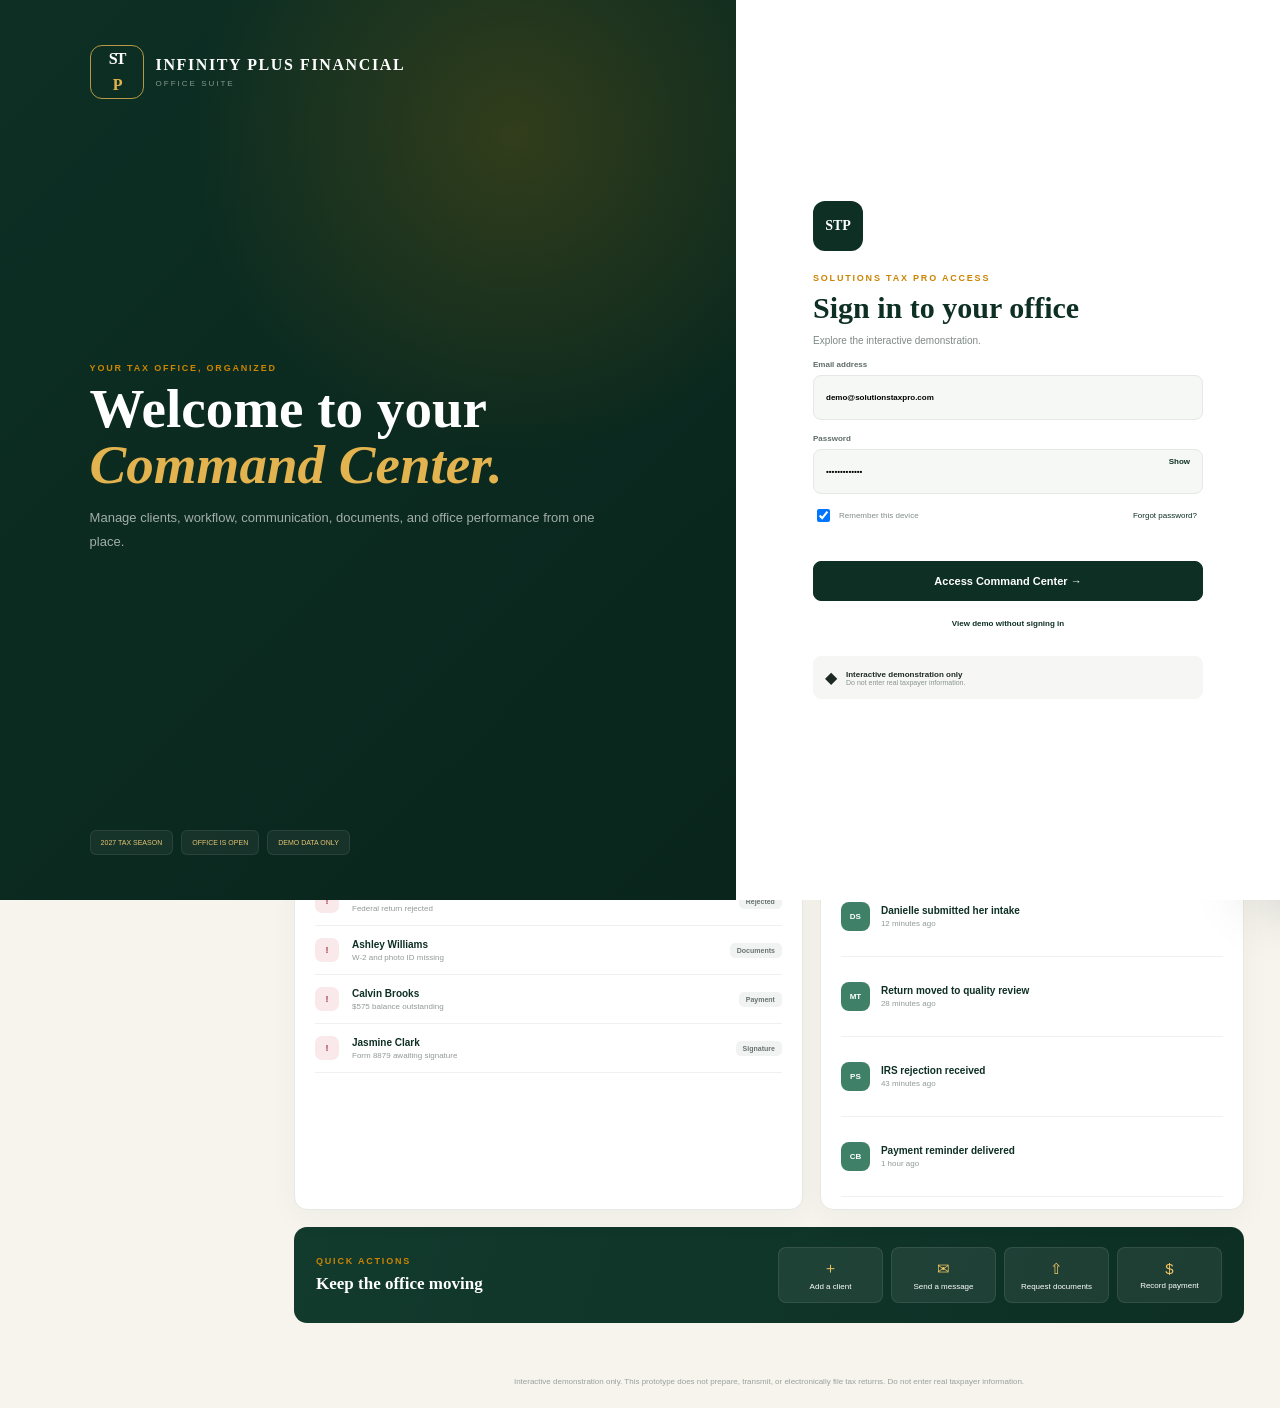
==== commit 6fa03f80: "Update solutions-tax-pro-standalone.html" ====
--- a/solutions-tax-pro-standalone.html
+++ b/solutions-tax-pro-standalone.html
@@ -33,7 +33,7 @@
     <div class="login-brand-panel">
       <div class="brand-lockup large">
         <div class="brand-mark">ST<span>P</span></div>
-        <div><strong>SOLUTIONS</strong><b>TAX PRO</b><small>OFFICE SUITE</small></div>
+        <div><strong>INFINITY PLUS FINANCIAL</strong><small>OFFICE SUITE</small></div>
       </div>
       <div class="login-statement">
         <p class="eyebrow">YOUR TAX OFFICE, ORGANIZED</p>
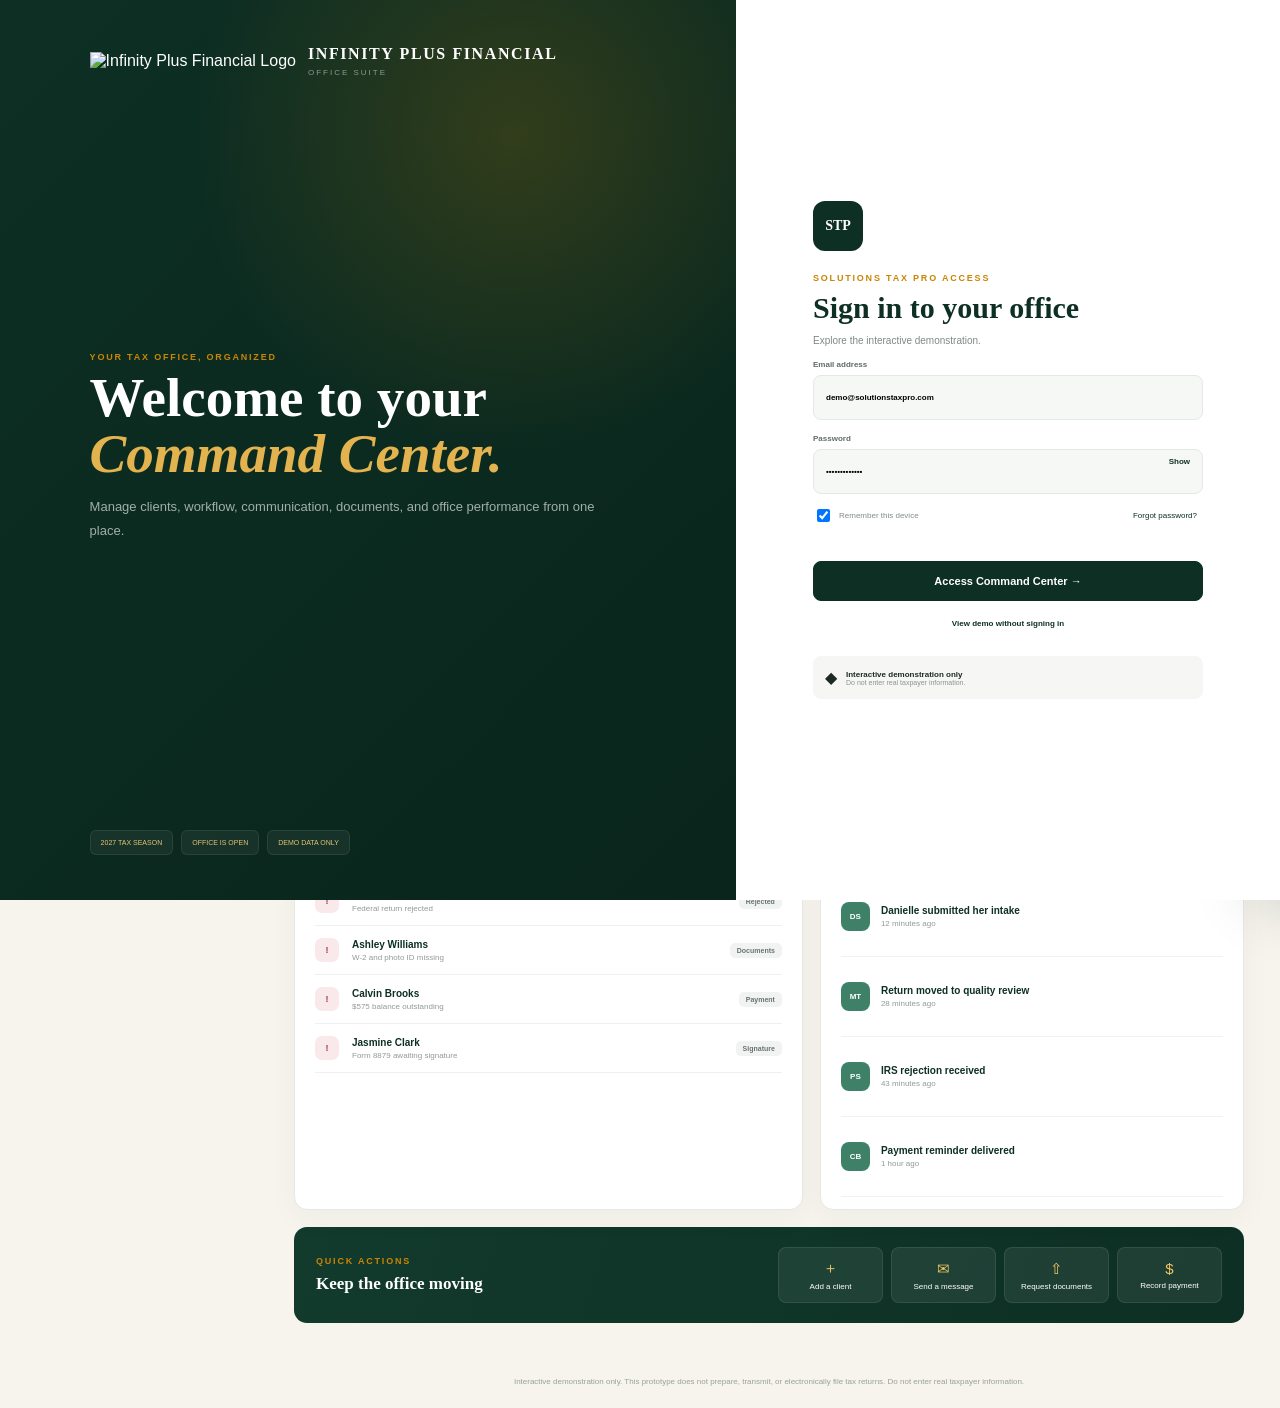
==== commit 0bc9c870: "Update solutions-tax-pro-standalone.html" ====
--- a/solutions-tax-pro-standalone.html
+++ b/solutions-tax-pro-standalone.html
@@ -32,7 +32,11 @@
   <section class="login-screen" id="loginScreen">
     <div class="login-brand-panel">
       <div class="brand-lockup large">
-        <div class="brand-mark">ST<span>P</span></div>
+        <img
+  src="infinity-plus-financial-logo.png"
+  alt="Infinity Plus Financial Logo"
+  class="brand-logo"
+>
         <div><strong>INFINITY PLUS FINANCIAL</strong><small>OFFICE SUITE</small></div>
       </div>
       <div class="login-statement">
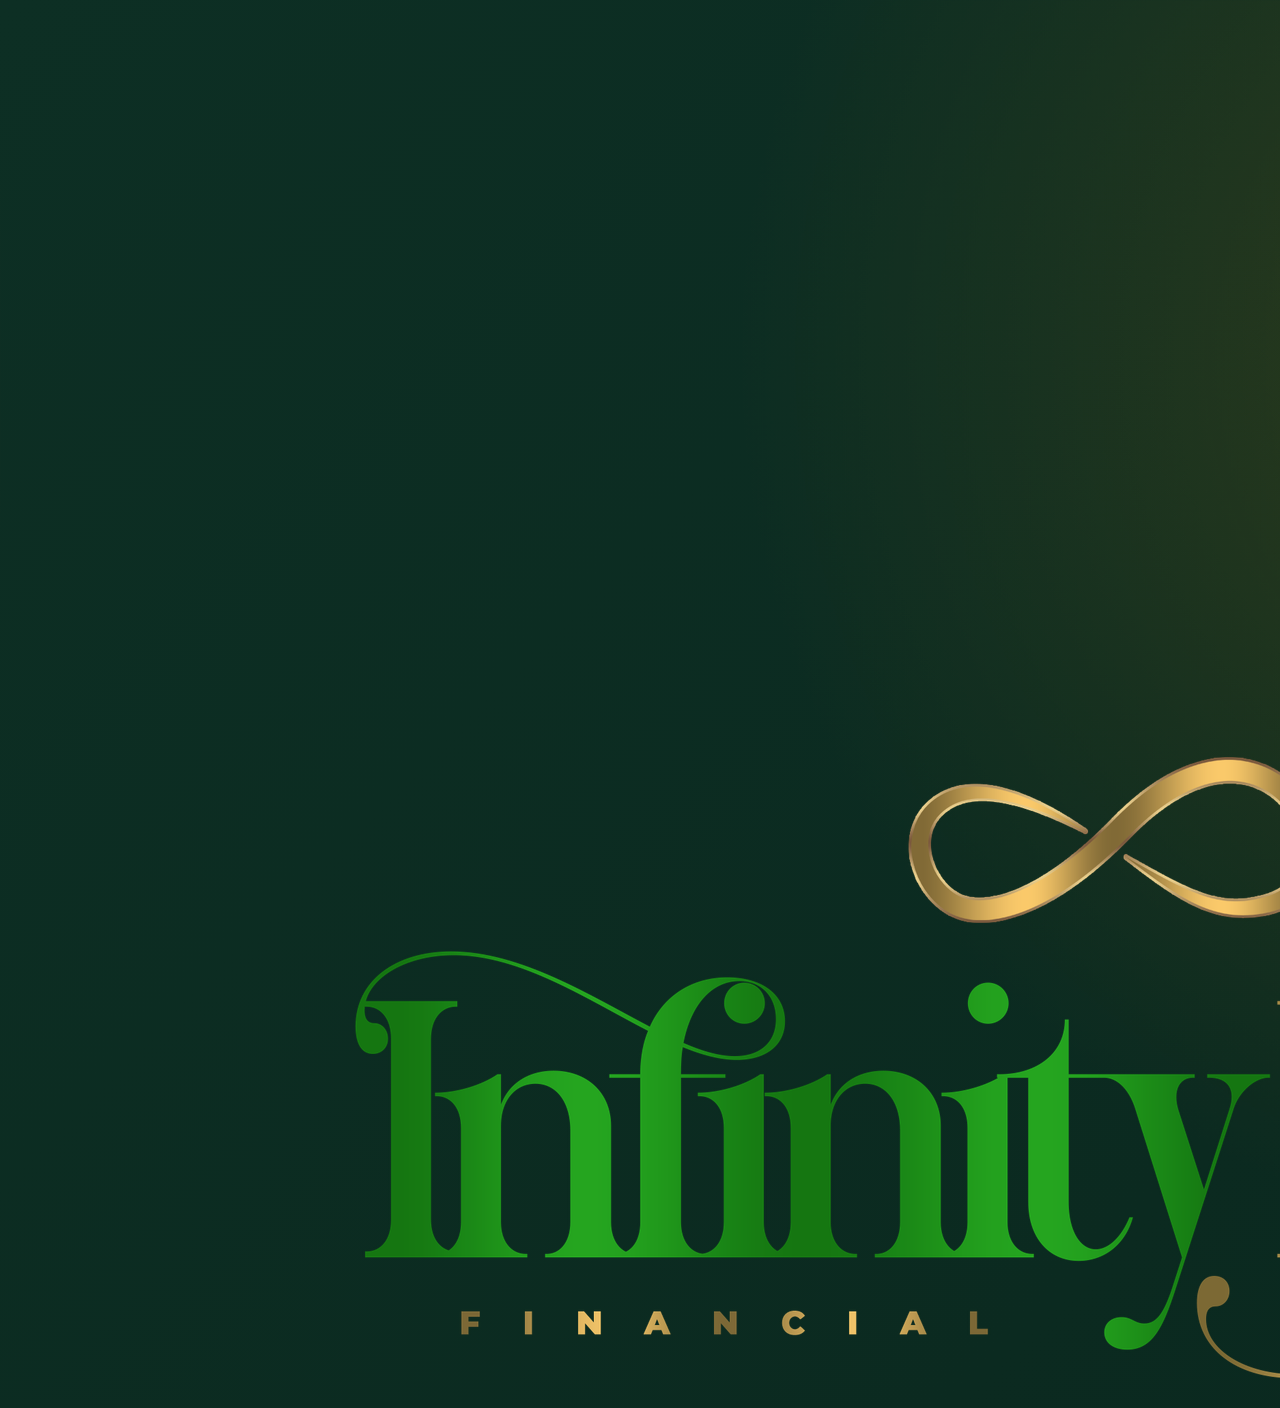
==== commit 1fc02060: "Update solutions-tax-pro-standalone.html" ====
--- a/solutions-tax-pro-standalone.html
+++ b/solutions-tax-pro-standalone.html
@@ -33,7 +33,7 @@
     <div class="login-brand-panel">
       <div class="brand-lockup large">
         <img
-  src="infinity-plus-financial-logo.png"
+  src="IPF Logo (1).png"
   alt="Infinity Plus Financial Logo"
   class="brand-logo"
 >
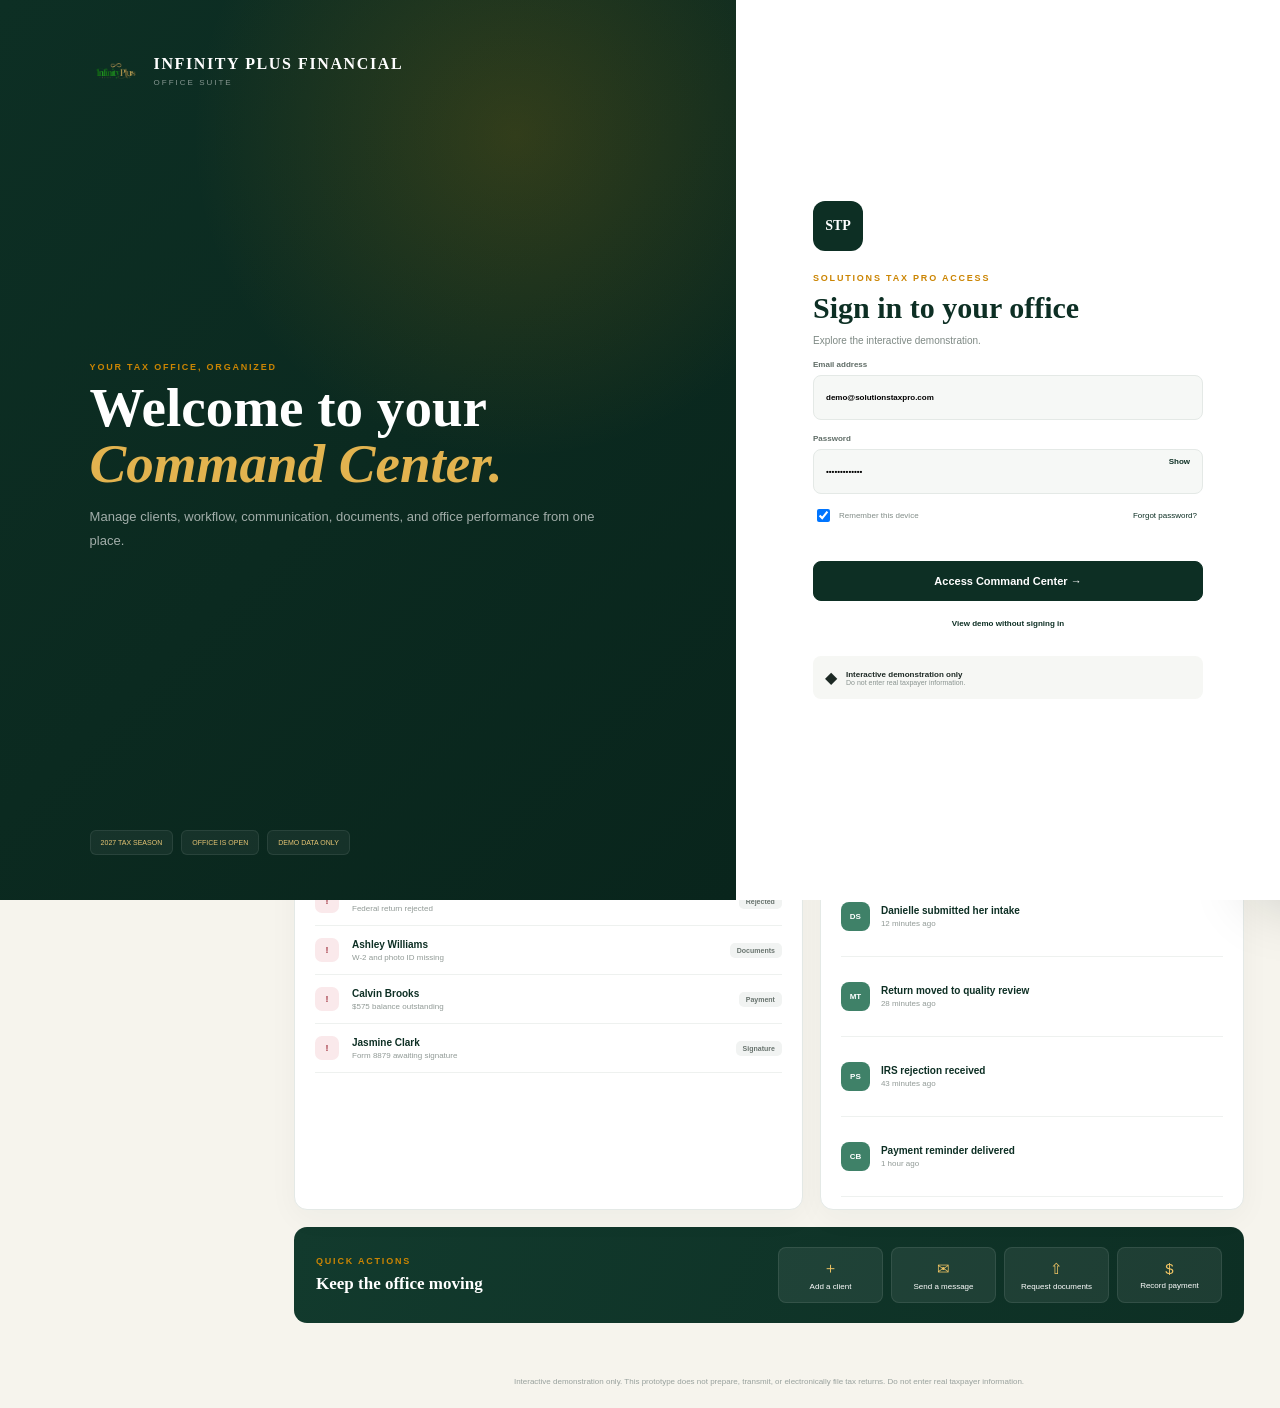
==== commit 25b42da2: "Update solutions-tax-pro-standalone.html" ====
--- a/solutions-tax-pro-standalone.html
+++ b/solutions-tax-pro-standalone.html
@@ -21,7 +21,13 @@
 @media(max-width:1120px){.metric-grid,.module-metrics{grid-template-columns:repeat(2,1fr)}.dashboard-grid.top,.dashboard-grid.bottom{grid-template-columns:1fr}.card-grid,.report-grid,.team-grid{grid-template-columns:repeat(2,1fr)}}
 @media(max-width:820px){.sidebar{transform:translateX(-100%)}.sidebar.open{transform:none}.sidebar-scrim.open{display:block;position:fixed;inset:0;z-index:25;background:#04161273;border:0}.main-shell{margin-left:0}.topbar{padding:0 18px}.menu-button{display:block}.global-search{width:auto;flex:1}.page{padding:26px 18px 45px}.page-heading,.module-heading{align-items:flex-start;flex-direction:column}.login-screen{grid-template-columns:1fr}.login-brand-panel{display:none}.workflow-toolbar{flex-wrap:wrap}.workflow-stats{width:100%;margin-left:0}.portal-frame{grid-template-columns:1fr}.portal-frame>aside{display:none}.inbox{grid-template-columns:230px 1fr}.settings-layout{grid-template-columns:1fr}.settings-layout>aside{display:none}}
 @media(max-width:600px){.metric-grid,.module-metrics,.card-grid,.report-grid,.team-grid{grid-template-columns:1fr}.top-profile>div:last-child,.filter-chips,.global-search kbd{display:none}.attention-banner{grid-template-columns:32px 1fr}.attention-banner button{grid-column:2;text-align:left}.quick-actions{align-items:flex-start;flex-direction:column}.quick-actions>div:last-child{display:grid;grid-template-columns:1fr 1fr;width:100%}.donut-row{grid-template-columns:1fr;justify-items:center}.portal-frame>main{padding:20px}.portal-grid{grid-template-columns:1fr}.inbox{height:auto;grid-template-columns:1fr}.thread-list{max-height:220px}.conversation-pane{min-height:500px}.integration-grid,.form-row,.detail-grid{grid-template-columns:1fr}.login-form-panel{padding:24px}}
-
+.brand-logo {
+  width: 52px;
+  height: 52px;
+  object-fit: contain;
+  display: block;
+  flex-shrink: 0;
+}
   </style>
   <style>
     .script-error{display:none;margin:14px 0;padding:12px;color:#7f1d1d;background:#fef2f2;border:1px solid #fecaca;border-radius:8px;font-size:12px;line-height:1.5}
@@ -66,7 +72,11 @@
   <div class="app-frame">
     <aside class="sidebar" id="sidebar">
       <div class="brand-lockup">
-        <div class="brand-mark">ST<span>P</span></div>
+        <img
+  src="IPF Logo (1).png"
+  alt="Infinity Plus Financial Logo"
+  class="brand-logo"
+>
         <div><strong>SOLUTIONS</strong><b>TAX PRO</b><small>OFFICE SUITE</small></div>
       </div>
       <div class="demo-pill"><span></span> DEMO ENVIRONMENT</div>
